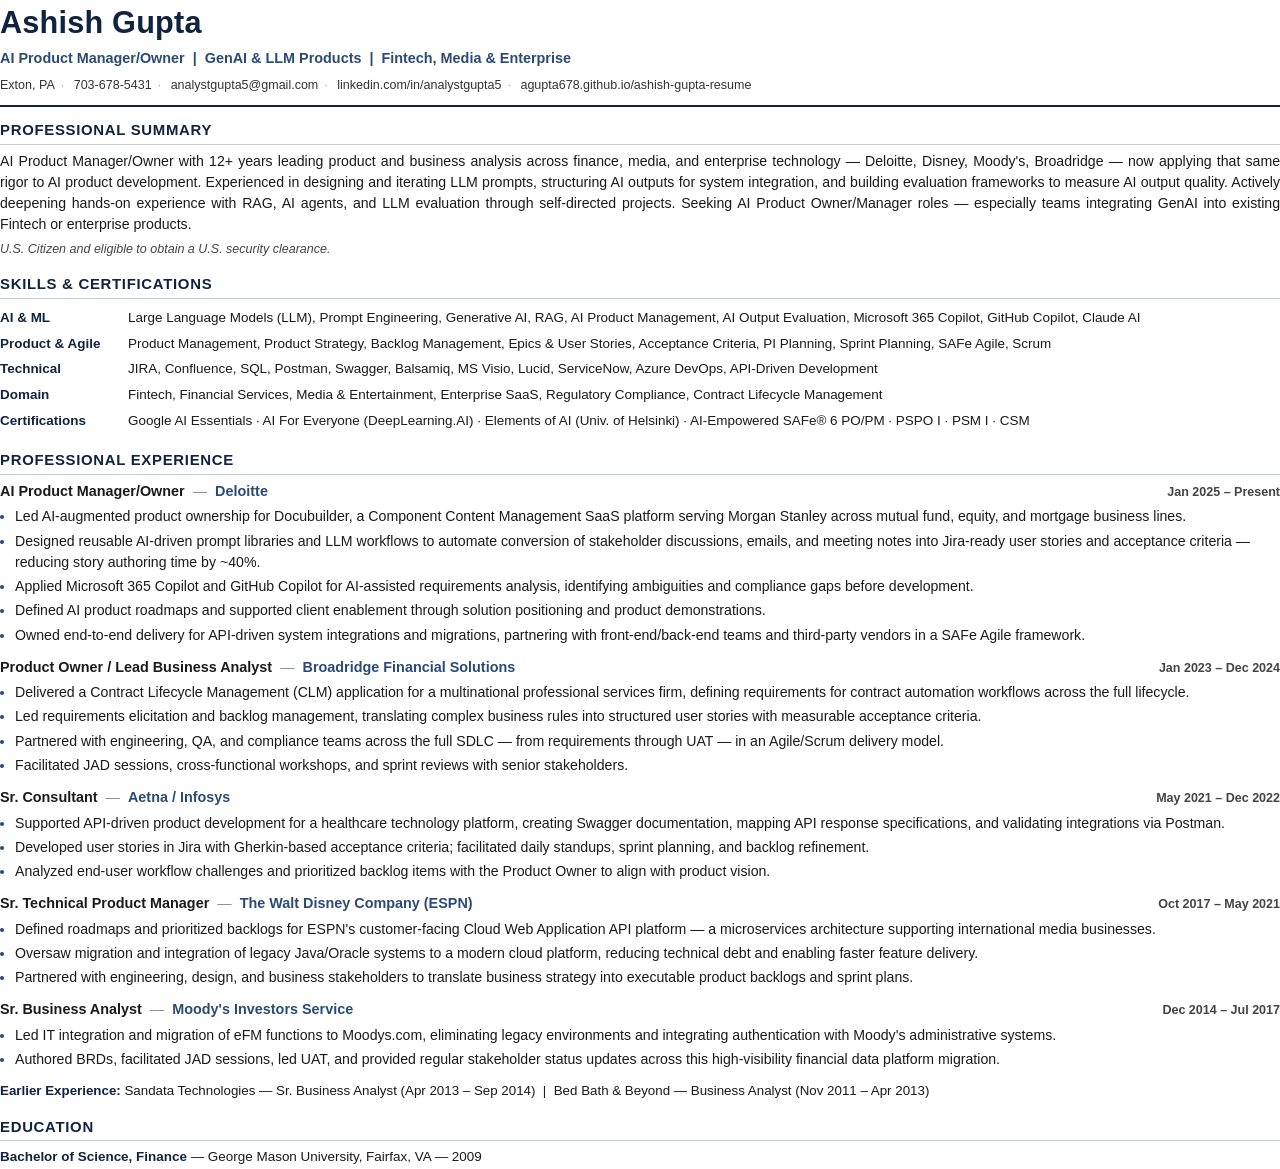
==== resume-print/resume.html @ 746b8597 "Add ATS-friendly 2-page PDF resume, switch download link from docx to PDF" ====
<!DOCTYPE html>
<html lang="en">
<head>
<meta charset="UTF-8">
<title>Ashish Gupta — Resume</title>
<style>
  @page { size: Letter; margin: 0.5in 0.62in; }
  * { box-sizing: border-box; }
  html, body {
    margin: 0; padding: 0;
    font-family: Calibri, Carlito, Arial, "Helvetica Neue", sans-serif;
    color: #1a1a1a;
    font-size: 10.6pt;
    line-height: 1.48;
    -webkit-print-color-adjust: exact;
  }
  a { color: #1a1a1a; text-decoration: none; }

  .name { font-size: 23pt; font-weight: 700; letter-spacing: 0.2px; margin: 0 0 3px; color: #10233f; }
  .title-line { font-size: 10.8pt; font-weight: 600; color: #2b4a75; margin: 0 0 6px; }
  .contact-line { font-size: 9.4pt; color: #333; margin: 0 0 11px; }
  .contact-line span { white-space: nowrap; }
  .dot { color: #9aa4b2; margin: 0 6px; }

  hr.rule { border: none; border-top: 1.6pt solid #10233f; margin: 0 0 12px; }

  h2.section {
    font-size: 11.2pt; font-weight: 700; text-transform: uppercase;
    letter-spacing: 0.7px; color: #10233f;
    margin: 15px 0 6px; padding-bottom: 2.5px;
    border-bottom: 0.8pt solid #c3cbd6;
  }
  h2.section.first { margin-top: 0; }

  .summary { margin: 0 0 4px; text-align: justify; }
  .clearance { font-size: 9.4pt; color: #444; margin-top: 5px; font-style: italic; }

  .skills-grid { width: 100%; border-collapse: collapse; }
  .skills-grid td { padding: 3px 0; vertical-align: top; font-size: 10.1pt; }
  .skills-grid .lbl { font-weight: 700; width: 128px; color: #10233f; white-space: nowrap; padding-right: 8px; }

  .job { margin-bottom: 11px; }
  .job:last-child { margin-bottom: 0; }
  .job-head { display: flex; justify-content: space-between; align-items: baseline; }
  .job-title { font-weight: 700; font-size: 10.8pt; }
  .job-company { font-weight: 600; color: #2b4a75; }
  .job-sep { color: #8b93a0; font-weight: 400; }
  .job-date { font-size: 9.4pt; color: #444; white-space: nowrap; font-weight: 600; }

  ul.bullets { margin: 4px 0 0; padding-left: 15px; }
  ul.bullets li { margin-bottom: 3.5px; }
  ul.bullets li::marker { color: #2b4a75; }

  .earlier { font-size: 10pt; margin-top: 4px; }
  .earlier b { color: #10233f; }

  .cert-line, .edu-line { font-size: 10.1pt; margin: 2px 0; }
  .cert-line b, .edu-line b { color: #10233f; }

  strong { color: #10233f; }
</style>
</head>
<body>

  <div class="name">Ashish Gupta</div>
  <div class="title-line">AI Product Manager/Owner &nbsp;|&nbsp; GenAI &amp; LLM Products &nbsp;|&nbsp; Fintech, Media &amp; Enterprise</div>
  <div class="contact-line">
    <span>Exton, PA</span><span class="dot">&middot;</span>
    <span>703-678-5431</span><span class="dot">&middot;</span>
    <span>analystgupta5@gmail.com</span><span class="dot">&middot;</span>
    <span>linkedin.com/in/analystgupta5</span><span class="dot">&middot;</span>
    <span>agupta678.github.io/ashish-gupta-resume</span>
  </div>
  <hr class="rule">

  <h2 class="section first">Professional Summary</h2>
  <p class="summary">AI Product Manager/Owner with 12+ years leading product and business analysis across finance, media, and enterprise technology &mdash; Deloitte, Disney, Moody's, Broadridge &mdash; now applying that same rigor to AI product development. Experienced in designing and iterating LLM prompts, structuring AI outputs for system integration, and building evaluation frameworks to measure AI output quality. Actively deepening hands-on experience with RAG, AI agents, and LLM evaluation through self-directed projects. Seeking AI Product Owner/Manager roles &mdash; especially teams integrating GenAI into existing Fintech or enterprise products.</p>
  <p class="clearance">U.S. Citizen and eligible to obtain a U.S. security clearance.</p>

  <h2 class="section">Skills &amp; Certifications</h2>
  <table class="skills-grid">
    <tr><td class="lbl">AI &amp; ML</td><td>Large Language Models (LLM), Prompt Engineering, Generative AI, RAG, AI Product Management, AI Output Evaluation, Microsoft 365 Copilot, GitHub Copilot, Claude AI</td></tr>
    <tr><td class="lbl">Product &amp; Agile</td><td>Product Management, Product Strategy, Backlog Management, Epics &amp; User Stories, Acceptance Criteria, PI Planning, Sprint Planning, SAFe Agile, Scrum</td></tr>
    <tr><td class="lbl">Technical</td><td>JIRA, Confluence, SQL, Postman, Swagger, Balsamiq, MS Visio, Lucid, ServiceNow, Azure DevOps, API-Driven Development</td></tr>
    <tr><td class="lbl">Domain</td><td>Fintech, Financial Services, Media &amp; Entertainment, Enterprise SaaS, Regulatory Compliance, Contract Lifecycle Management</td></tr>
    <tr><td class="lbl">Certifications</td><td>Google AI Essentials &middot; AI For Everyone (DeepLearning.AI) &middot; Elements of AI (Univ. of Helsinki) &middot; AI-Empowered SAFe&reg; 6 PO/PM &middot; PSPO I &middot; PSM I &middot; CSM</td></tr>
  </table>

  <h2 class="section">Professional Experience</h2>

  <div class="job">
    <div class="job-head">
      <div class="job-title">AI Product Manager/Owner &nbsp;<span class="job-sep">&mdash;</span>&nbsp; <span class="job-company">Deloitte</span></div>
      <div class="job-date">Jan 2025 &ndash; Present</div>
    </div>
    <ul class="bullets">
      <li>Led AI-augmented product ownership for Docubuilder, a Component Content Management SaaS platform serving Morgan Stanley across mutual fund, equity, and mortgage business lines.</li>
      <li>Designed reusable AI-driven prompt libraries and LLM workflows to automate conversion of stakeholder discussions, emails, and meeting notes into Jira-ready user stories and acceptance criteria &mdash; reducing story authoring time by ~40%.</li>
      <li>Applied Microsoft 365 Copilot and GitHub Copilot for AI-assisted requirements analysis, identifying ambiguities and compliance gaps before development.</li>
      <li>Defined AI product roadmaps and supported client enablement through solution positioning and product demonstrations.</li>
      <li>Owned end-to-end delivery for API-driven system integrations and migrations, partnering with front-end/back-end teams and third-party vendors in a SAFe Agile framework.</li>
    </ul>
  </div>

  <div class="job">
    <div class="job-head">
      <div class="job-title">Product Owner / Lead Business Analyst &nbsp;<span class="job-sep">&mdash;</span>&nbsp; <span class="job-company">Broadridge Financial Solutions</span></div>
      <div class="job-date">Jan 2023 &ndash; Dec 2024</div>
    </div>
    <ul class="bullets">
      <li>Delivered a Contract Lifecycle Management (CLM) application for a multinational professional services firm, defining requirements for contract automation workflows across the full lifecycle.</li>
      <li>Led requirements elicitation and backlog management, translating complex business rules into structured user stories with measurable acceptance criteria.</li>
      <li>Partnered with engineering, QA, and compliance teams across the full SDLC &mdash; from requirements through UAT &mdash; in an Agile/Scrum delivery model.</li>
      <li>Facilitated JAD sessions, cross-functional workshops, and sprint reviews with senior stakeholders.</li>
    </ul>
  </div>

  <div class="job">
    <div class="job-head">
      <div class="job-title">Sr. Consultant &nbsp;<span class="job-sep">&mdash;</span>&nbsp; <span class="job-company">Aetna / Infosys</span></div>
      <div class="job-date">May 2021 &ndash; Dec 2022</div>
    </div>
    <ul class="bullets">
      <li>Supported API-driven product development for a healthcare technology platform, creating Swagger documentation, mapping API response specifications, and validating integrations via Postman.</li>
      <li>Developed user stories in Jira with Gherkin-based acceptance criteria; facilitated daily standups, sprint planning, and backlog refinement.</li>
      <li>Analyzed end-user workflow challenges and prioritized backlog items with the Product Owner to align with product vision.</li>
    </ul>
  </div>

  <div class="job">
    <div class="job-head">
      <div class="job-title">Sr. Technical Product Manager &nbsp;<span class="job-sep">&mdash;</span>&nbsp; <span class="job-company">The Walt Disney Company (ESPN)</span></div>
      <div class="job-date">Oct 2017 &ndash; May 2021</div>
    </div>
    <ul class="bullets">
      <li>Defined roadmaps and prioritized backlogs for ESPN's customer-facing Cloud Web Application API platform &mdash; a microservices architecture supporting international media businesses.</li>
      <li>Oversaw migration and integration of legacy Java/Oracle systems to a modern cloud platform, reducing technical debt and enabling faster feature delivery.</li>
      <li>Partnered with engineering, design, and business stakeholders to translate business strategy into executable product backlogs and sprint plans.</li>
    </ul>
  </div>

  <div class="job">
    <div class="job-head">
      <div class="job-title">Sr. Business Analyst &nbsp;<span class="job-sep">&mdash;</span>&nbsp; <span class="job-company">Moody's Investors Service</span></div>
      <div class="job-date">Dec 2014 &ndash; Jul 2017</div>
    </div>
    <ul class="bullets">
      <li>Led IT integration and migration of eFM functions to Moodys.com, eliminating legacy environments and integrating authentication with Moody's administrative systems.</li>
      <li>Authored BRDs, facilitated JAD sessions, led UAT, and provided regular stakeholder status updates across this high-visibility financial data platform migration.</li>
    </ul>
  </div>

  <p class="earlier"><b>Earlier Experience:</b> Sandata Technologies &mdash; Sr. Business Analyst (Apr 2013 &ndash; Sep 2014) &nbsp;|&nbsp; Bed Bath &amp; Beyond &mdash; Business Analyst (Nov 2011 &ndash; Apr 2013)</p>

  <h2 class="section">Education</h2>
  <p class="edu-line"><b>Bachelor of Science, Finance</b> &mdash; George Mason University, Fairfax, VA &mdash; 2009</p>

</body>
</html>
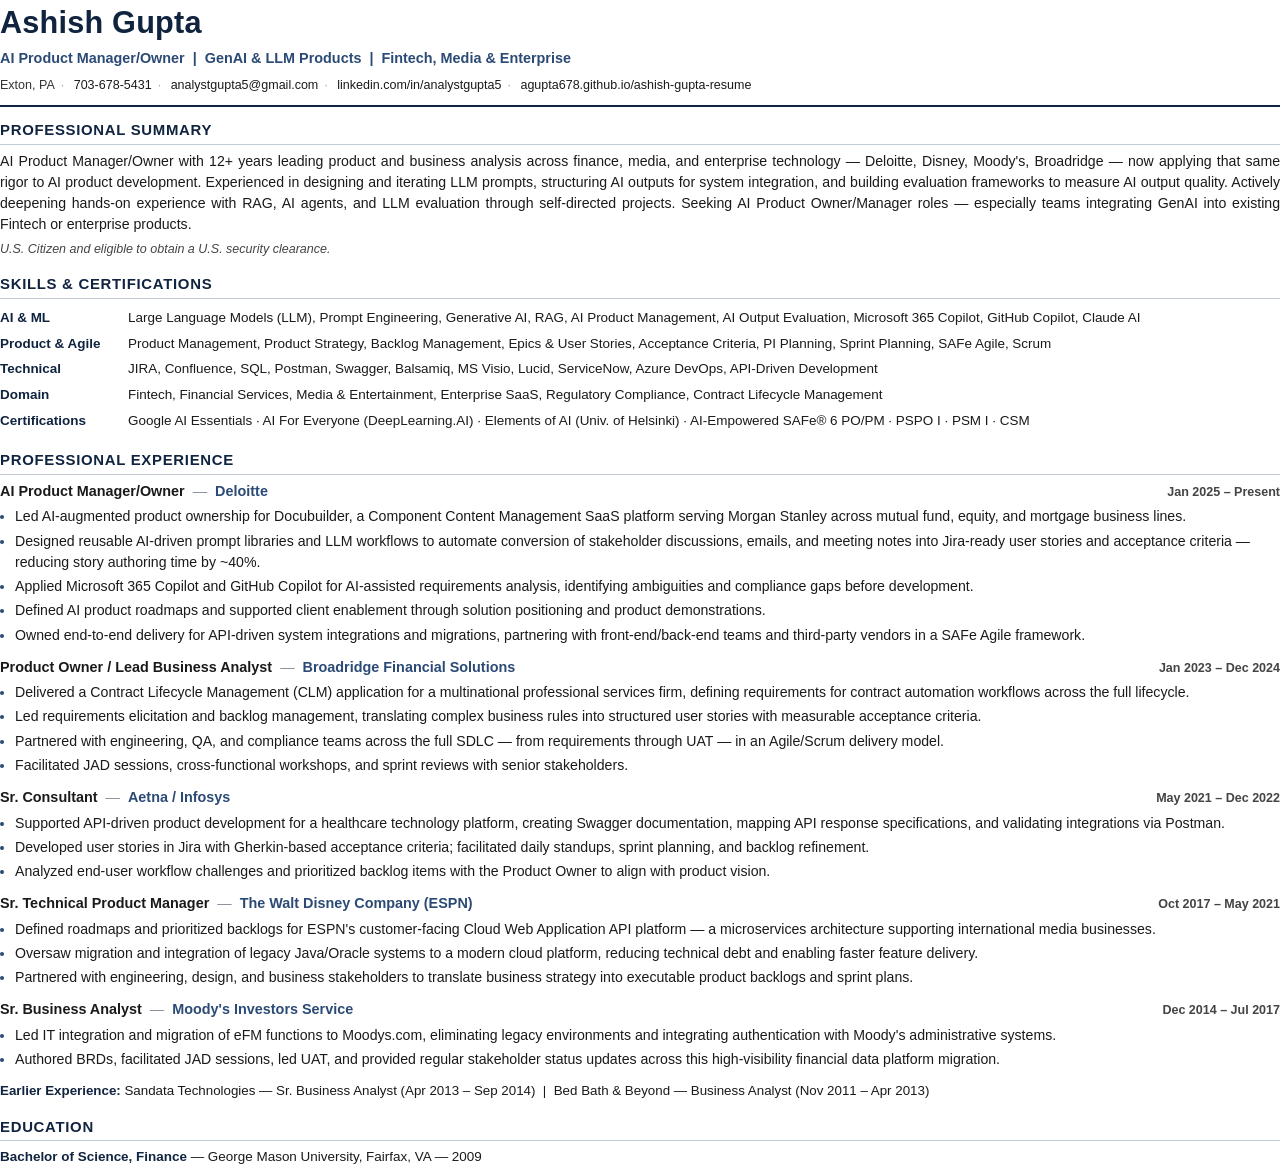
==== commit a9290009: "Make resume PDF contact info clickable; replace skills table with ATS-safer layout" ====
--- a/resume-print/resume.html
+++ b/resume-print/resume.html
@@ -35,9 +35,10 @@
   .summary { margin: 0 0 4px; text-align: justify; }
   .clearance { font-size: 9.4pt; color: #444; margin-top: 5px; font-style: italic; }
 
-  .skills-grid { width: 100%; border-collapse: collapse; }
-  .skills-grid td { padding: 3px 0; vertical-align: top; font-size: 10.1pt; }
-  .skills-grid .lbl { font-weight: 700; width: 128px; color: #10233f; white-space: nowrap; padding-right: 8px; }
+  .skills-grid { width: 100%; }
+  .skills-row { display: flex; padding: 3px 0; font-size: 10.1pt; }
+  .skills-row .lbl { flex: 0 0 128px; font-weight: 700; color: #10233f; }
+  .skills-row .val { flex: 1; }
 
   .job { margin-bottom: 11px; }
   .job:last-child { margin-bottom: 0; }
@@ -66,10 +67,10 @@
   <div class="title-line">AI Product Manager/Owner &nbsp;|&nbsp; GenAI &amp; LLM Products &nbsp;|&nbsp; Fintech, Media &amp; Enterprise</div>
   <div class="contact-line">
     <span>Exton, PA</span><span class="dot">&middot;</span>
-    <span>703-678-5431</span><span class="dot">&middot;</span>
-    <span>analystgupta5@gmail.com</span><span class="dot">&middot;</span>
-    <span>linkedin.com/in/analystgupta5</span><span class="dot">&middot;</span>
-    <span>agupta678.github.io/ashish-gupta-resume</span>
+    <span><a href="tel:+17036785431">703-678-5431</a></span><span class="dot">&middot;</span>
+    <span><a href="mailto:analystgupta5@gmail.com">analystgupta5@gmail.com</a></span><span class="dot">&middot;</span>
+    <span><a href="https://www.linkedin.com/in/analystgupta5/" target="_blank" rel="noopener">linkedin.com/in/analystgupta5</a></span><span class="dot">&middot;</span>
+    <span><a href="https://agupta678.github.io/ashish-gupta-resume/" target="_blank" rel="noopener">agupta678.github.io/ashish-gupta-resume</a></span>
   </div>
   <hr class="rule">
 
@@ -78,13 +79,13 @@
   <p class="clearance">U.S. Citizen and eligible to obtain a U.S. security clearance.</p>
 
   <h2 class="section">Skills &amp; Certifications</h2>
-  <table class="skills-grid">
-    <tr><td class="lbl">AI &amp; ML</td><td>Large Language Models (LLM), Prompt Engineering, Generative AI, RAG, AI Product Management, AI Output Evaluation, Microsoft 365 Copilot, GitHub Copilot, Claude AI</td></tr>
-    <tr><td class="lbl">Product &amp; Agile</td><td>Product Management, Product Strategy, Backlog Management, Epics &amp; User Stories, Acceptance Criteria, PI Planning, Sprint Planning, SAFe Agile, Scrum</td></tr>
-    <tr><td class="lbl">Technical</td><td>JIRA, Confluence, SQL, Postman, Swagger, Balsamiq, MS Visio, Lucid, ServiceNow, Azure DevOps, API-Driven Development</td></tr>
-    <tr><td class="lbl">Domain</td><td>Fintech, Financial Services, Media &amp; Entertainment, Enterprise SaaS, Regulatory Compliance, Contract Lifecycle Management</td></tr>
-    <tr><td class="lbl">Certifications</td><td>Google AI Essentials &middot; AI For Everyone (DeepLearning.AI) &middot; Elements of AI (Univ. of Helsinki) &middot; AI-Empowered SAFe&reg; 6 PO/PM &middot; PSPO I &middot; PSM I &middot; CSM</td></tr>
-  </table>
+  <div class="skills-grid">
+    <div class="skills-row"><div class="lbl">AI &amp; ML</div><div class="val">Large Language Models (LLM), Prompt Engineering, Generative AI, RAG, AI Product Management, AI Output Evaluation, Microsoft 365 Copilot, GitHub Copilot, Claude AI</div></div>
+    <div class="skills-row"><div class="lbl">Product &amp; Agile</div><div class="val">Product Management, Product Strategy, Backlog Management, Epics &amp; User Stories, Acceptance Criteria, PI Planning, Sprint Planning, SAFe Agile, Scrum</div></div>
+    <div class="skills-row"><div class="lbl">Technical</div><div class="val">JIRA, Confluence, SQL, Postman, Swagger, Balsamiq, MS Visio, Lucid, ServiceNow, Azure DevOps, API-Driven Development</div></div>
+    <div class="skills-row"><div class="lbl">Domain</div><div class="val">Fintech, Financial Services, Media &amp; Entertainment, Enterprise SaaS, Regulatory Compliance, Contract Lifecycle Management</div></div>
+    <div class="skills-row"><div class="lbl">Certifications</div><div class="val">Google AI Essentials &middot; AI For Everyone (DeepLearning.AI) &middot; Elements of AI (Univ. of Helsinki) &middot; AI-Empowered SAFe&reg; 6 PO/PM &middot; PSPO I &middot; PSM I &middot; CSM</div></div>
+  </div>
 
   <h2 class="section">Professional Experience</h2>
 
